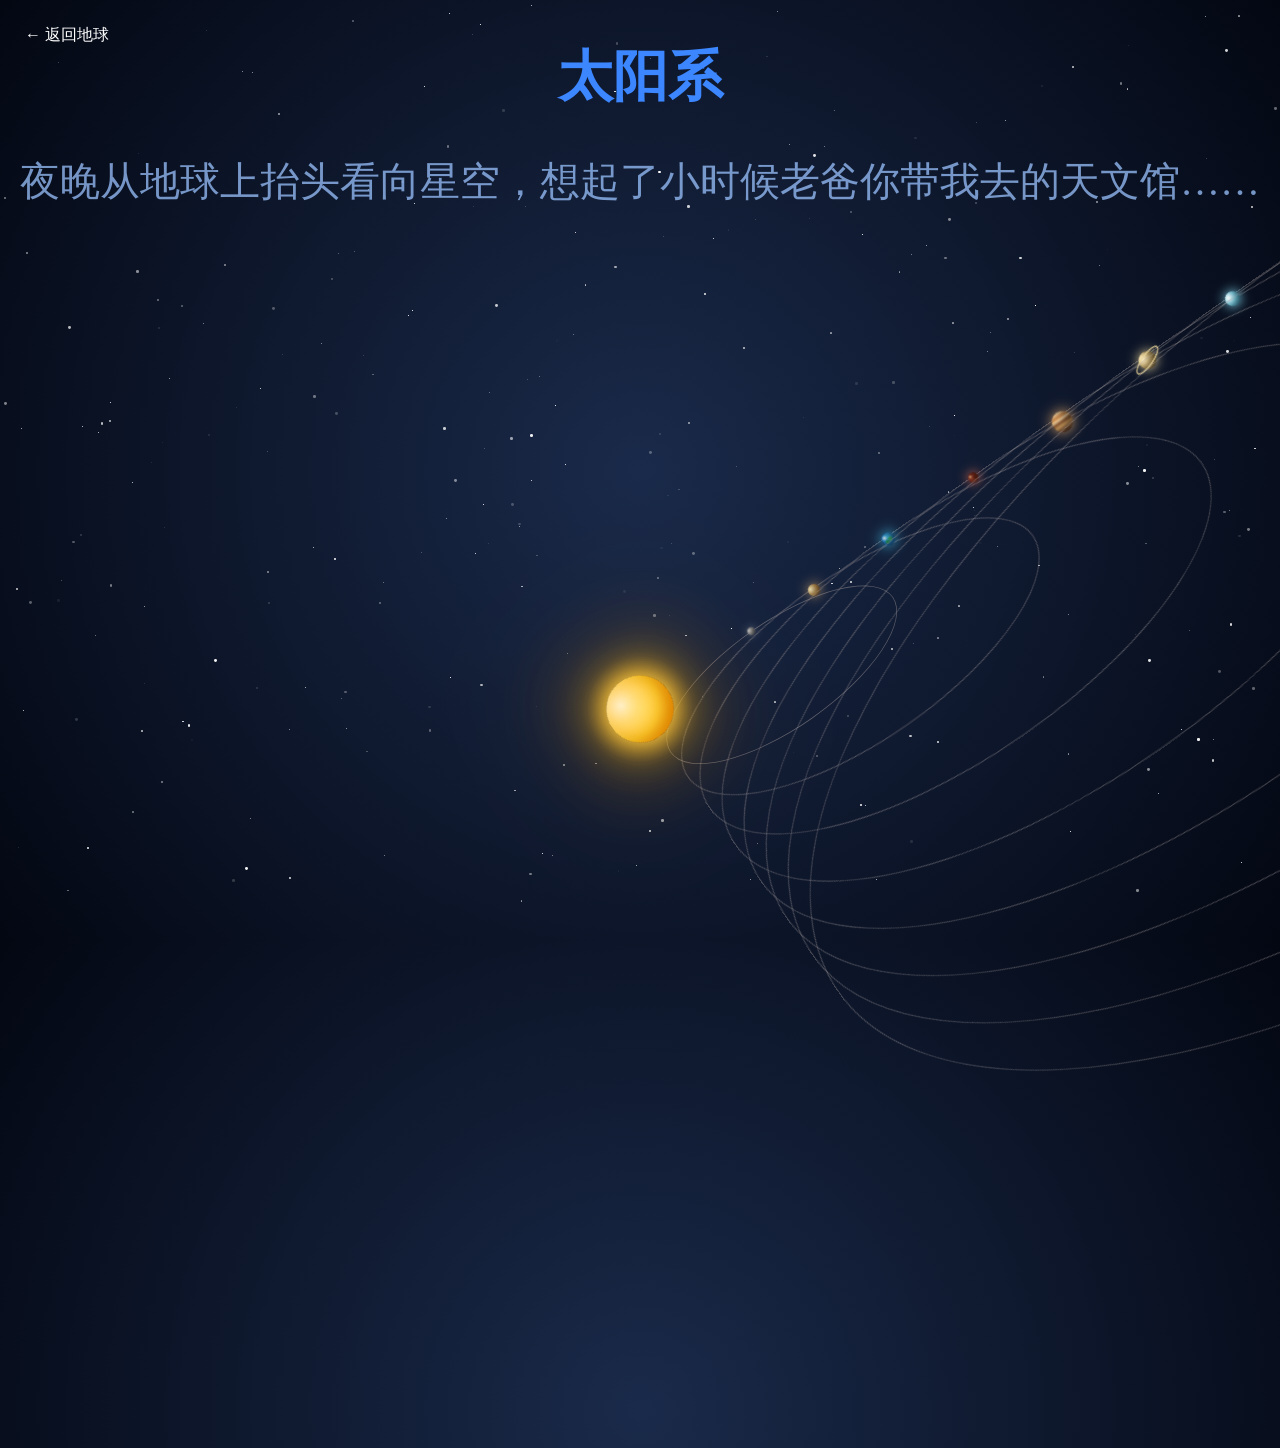
==== solar.html @ 6016e91a "Add files via upload" ====
<!DOCTYPE html>
<html>
<head>
    <title>太阳系</title>
    <link rel="stylesheet" href="solar.css">
</head>
<body>
    <audio id="bgm" loop>
    <source src="music/theshire.mp3" type="audio/mpeg">
    </audio>

    <div id="stars"></div>
    <a id="back-btn" href="#">← 返回地球</a>

    <h1>太阳系</h1>
    <p>夜晚从地球上抬头看向星空，想起了小时候老爸你带我去的天文馆……</p>

    <div class="solar-system">
        <div class="sun"></div>

        <div class="orbit orbit1">
            <div class="planet mercury"></div>
        </div>

        <div class="orbit orbit2">
            <div class="planet venus"></div>
        </div>

        <div class="orbit orbit3">
            <div class="planet earth"></div>
        </div>

        <div class="orbit orbit4">
            <div class="planet mars"></div>
        </div>

        <div class="orbit orbit5">
            <div class="planet jupiter"></div>
        </div>

        <div class="orbit orbit6">
            <div class="planet saturn"></div>
        </div>

        <div class="orbit orbit7">
            <div class="planet uranus"></div>
        </div>

        <div class="orbit orbit8">
            <div class="planet neptune"></div>
        </div>
    </div>

    <script>
const bgm = document.getElementById("bgm");

bgm.addEventListener("loadedmetadata", () => {
    const savedTime = localStorage.getItem("musicTime");

    if (savedTime) {
        bgm.currentTime = parseFloat(savedTime);
        bgm.play();
    }
});

document.getElementById("back-btn").onclick = (e) => {
    e.preventDefault();

    localStorage.setItem("musicTime", bgm.currentTime);
    localStorage.setItem("musicShouldPlay", "true");
    sessionStorage.setItem("skipIntro", "true");

    window.location.href = "index.html";
};

const stars = document.getElementById("stars");

for (let i = 0; i < 300; i++) {
    const star = document.createElement("div");

    star.className = "star";

    const size = Math.random() * 3;

    star.style.width = size + "px";
    star.style.height = size + "px";

    star.style.left = Math.random() * 100 + "%";
    star.style.top = Math.random() * 100 + "%";

    star.style.opacity = Math.random();

    stars.appendChild(star);
}
</script>

</body>
</html>
---- solar.css ----
body {
    margin: 0;
    height: 100vh;
    overflow: hidden;
    background: radial-gradient(circle at center, #1a2a4a, #030712);
    color: white;
    text-align: center;
    font-family: "Songti SC", serif;
}

h1 {
    margin-top: 40px;
    font-size: 55px;
    color:#3c87ff;
}

p {
    font-size: 40px;
    color: rgba(155, 195, 255, 0.75);
}

#back-btn {
    position: fixed;
    top: 25px;
    left: 25px;
    color: white;
    text-decoration: none;
    z-index: 10;
}

.solar-system {
    position: relative;
    width: 800px;
    height: 800px;

    margin: 100px auto;

    transform: rotate(-35deg) scale(0.75);
}

.sun {
    position: absolute;
    left: 50%;
    top: 50%;

    width: 90px;
    height: 90px;

    transform: translate(-50%, -50%);
    border-radius: 50%;

    background:
        radial-gradient(
            circle at 30% 30%,
            #fffdf0 0%,
            #ffe082 25%,
            #ffca28 55%,
            #ff9800 80%,
            #e65100 100%
        );

    box-shadow:
        inset -10px -10px 20px rgba(0,0,0,0.15),
        0 0 30px #ffd54f,
        0 0 60px #ffca28,
        0 0 120px #ff9800,
        0 0 180px rgba(255,165,0,0.6);

    position: absolute;
    z-index: 2;
}

.sun::before {
    content: "";

    position: absolute;
    inset: -25px;

    border-radius: 50%;

    background: radial-gradient(
        circle,
        rgba(255,220,100,0.4),
        rgba(255,150,0,0.15),
        transparent 75%
    );

    z-index: 0;
}

.orbit {
    position: absolute;
    left: 50%;
    top: 50%;

    border: 1px solid rgba(172, 162, 162, 0.491);
    border-radius: 50%;

    transform-style: preserve-3d;

    animation: rotate linear infinite;
}

.orbit1 {
    width: 360px;
    height: 140px;
    animation-duration: 5s;
}

.orbit2 {
    width: 560px;
    height: 220px;
    animation-duration: 8s;
}

.orbit3 {
    width: 800px;
    height: 320px;
    animation-duration: 12s;
}

.orbit4 {
    width: 1080px;
    height: 440px;
    animation-duration: 18s;
}

.orbit5 {
    width: 1360px;
    height: 560px;
    animation-duration: 28s;
}

.orbit6 {
    width: 1640px;
    height: 680px;
    animation-duration: 38s;
}

.orbit7 {
    width: 1920px;
    height: 800px;
    animation-duration: 50s;
}

.orbit8 {
    width: 2200px;
    height: 920px;
    animation-duration: 65s;
}

.planet {
    position: absolute;
    left: 50%;
    top: -6px;
    border-radius: 50%;
    transform: translateX(-50%);
    box-shadow:
        inset -4px -4px 8px rgba(0,0,0,0.45),
        inset 3px 3px 6px rgba(255,255,255,0.35),
        0 0 12px rgba(255,255,255,0.35);
}

.mercury {
    width: 10px;
    height: 10px;
    background: radial-gradient(circle at 30% 30%, #ffffff, #9b9b9b 45%, #4b4b4b);
}

.venus {
    width: 16px;
    height: 16px;
    background: radial-gradient(circle at 30% 30%, #fff3c4, #d9a85c 50%, #6b3f1d);
    box-shadow:
        inset -5px -5px 10px rgba(0,0,0,0.45),
        0 0 16px rgba(244,194,122,0.8);
}

.earth {
    width: 18px;
    height: 18px;
    background:
        radial-gradient(circle at 30% 30%, rgba(255,255,255,0.9), transparent 22%),
        radial-gradient(circle at 65% 55%, #3fbf7f 0 18%, transparent 19%),
        radial-gradient(circle at 35% 65%, #2aa36b 0 14%, transparent 15%),
        radial-gradient(circle at 55% 40%, #4cc9f0 0, #1d72b8 65%, #063b73);
    box-shadow:
        inset -5px -5px 10px rgba(0,0,0,0.5),
        0 0 18px #4cc9f0;
}

.mars {
    width: 14px;
    height: 14px;
    background:
        radial-gradient(circle at 30% 30%, #ffd1a3, transparent 20%),
        radial-gradient(circle at 65% 55%, #7a2e1c 0 15%, transparent 16%),
        radial-gradient(circle at 40% 60%, #b8492f, #5c1c14);
    box-shadow:
        inset -5px -5px 9px rgba(0,0,0,0.5),
        0 0 14px #e76f51;
}

.jupiter {
    width: 28px;
    height: 28px;
    background:
        linear-gradient(
            to bottom,
            #f6d7a7,
            #c7864a 22%,
            #f2c88d 35%,
            #8f5a34 50%,
            #e7b06b 65%,
            #6b3f28
        );
    box-shadow:
        inset -7px -7px 12px rgba(0,0,0,0.5),
        0 0 18px #d9a066;
}

.saturn {
    width: 24px;
    height: 24px;
    background: radial-gradient(circle at 30% 30%, #fff1c7, #d7b56d 55%, #6d5532);
    box-shadow:
        inset -6px -6px 10px rgba(0,0,0,0.5),
        0 0 16px #e8d49a;
}

.saturn::after {
    content: "";
    position: absolute;
    left: 50%;
    top: 50%;
    width: 42px;
    height: 12px;
    border: 2px solid rgba(232,212,154,0.8);
    border-radius: 50%;
    transform: translate(-50%, -50%) rotate(-20deg);
}

.uranus {
    width: 20px;
    height: 20px;
    background: radial-gradient(circle at 30% 30%, #ffffff, #8ee8ff 45%, #227c9d);
    box-shadow:
        inset -5px -5px 10px rgba(0,0,0,0.45),
        0 0 16px #8ee8ff;
}

.neptune {
    width: 20px;
    height: 20px;
    background: radial-gradient(circle at 30% 30%, #c8ddff, #4b7bec 50%, #112f91);
    box-shadow:
        inset -5px -5px 10px rgba(0,0,0,0.45),
        0 0 16px #4b7bec;
}

@keyframes rotate {
    from {
        transform: translate(-50%, -50%) rotate(0deg);
    }

    to {
        transform: translate(-50%, -50%) rotate(360deg);
    }
}

#stars {
    position: fixed;
    inset: 0;
    pointer-events: none;
    z-index: -1;
}

.star {
    position: absolute;
    background: white;
    border-radius: 50%;
}
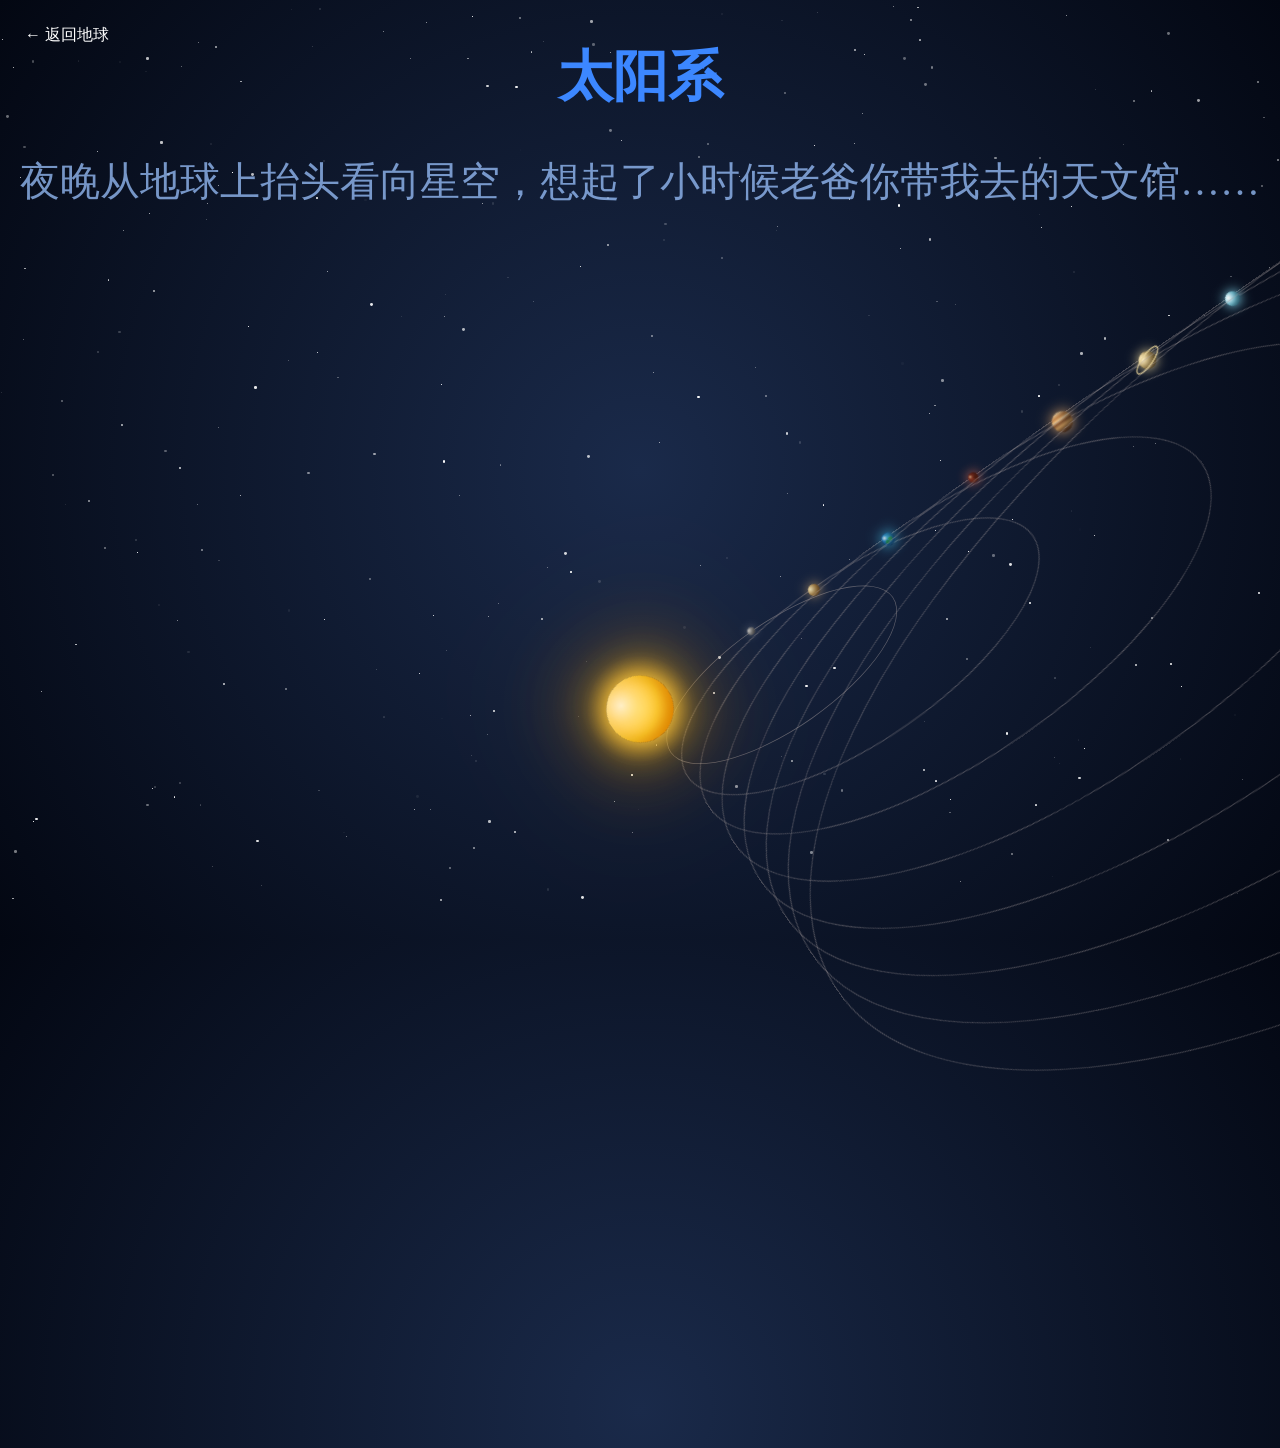
==== commit 21dde0a7: "Update solar.html" ====
--- a/solar.html
+++ b/solar.html
@@ -2,7 +2,7 @@
 <html>
 <head>
     <title>太阳系</title>
-    <link rel="stylesheet" href="solar.css">
+    <link rel="stylesheet" href="solar.css?v=2">
 </head>
 <body>
     <audio id="bgm" loop>
@@ -95,4 +95,4 @@
 </script>
 
 </body>
-</html>+</html>
--- a/solar.css
+++ b/solar.css
@@ -279,4 +279,29 @@
     position: absolute;
     background: white;
     border-radius: 50%;
+}
+
+@media (max-width: 600px) {
+    h1 {
+        font-size: 34px;
+        margin-top: 30px;
+    }
+
+    p {
+        font-size: 22px;
+        width: 90%;
+        margin: 20px auto 0;
+        line-height: 1.5;
+    }
+
+    .solar-system {
+        position: absolute;
+        left: 50%;
+        top: 52%;
+
+        width: 85vmin;
+        height: 85vmin;
+
+        transform: translate(-50%, -50%) rotate(-35deg) scale(1.05);
+    }
 }
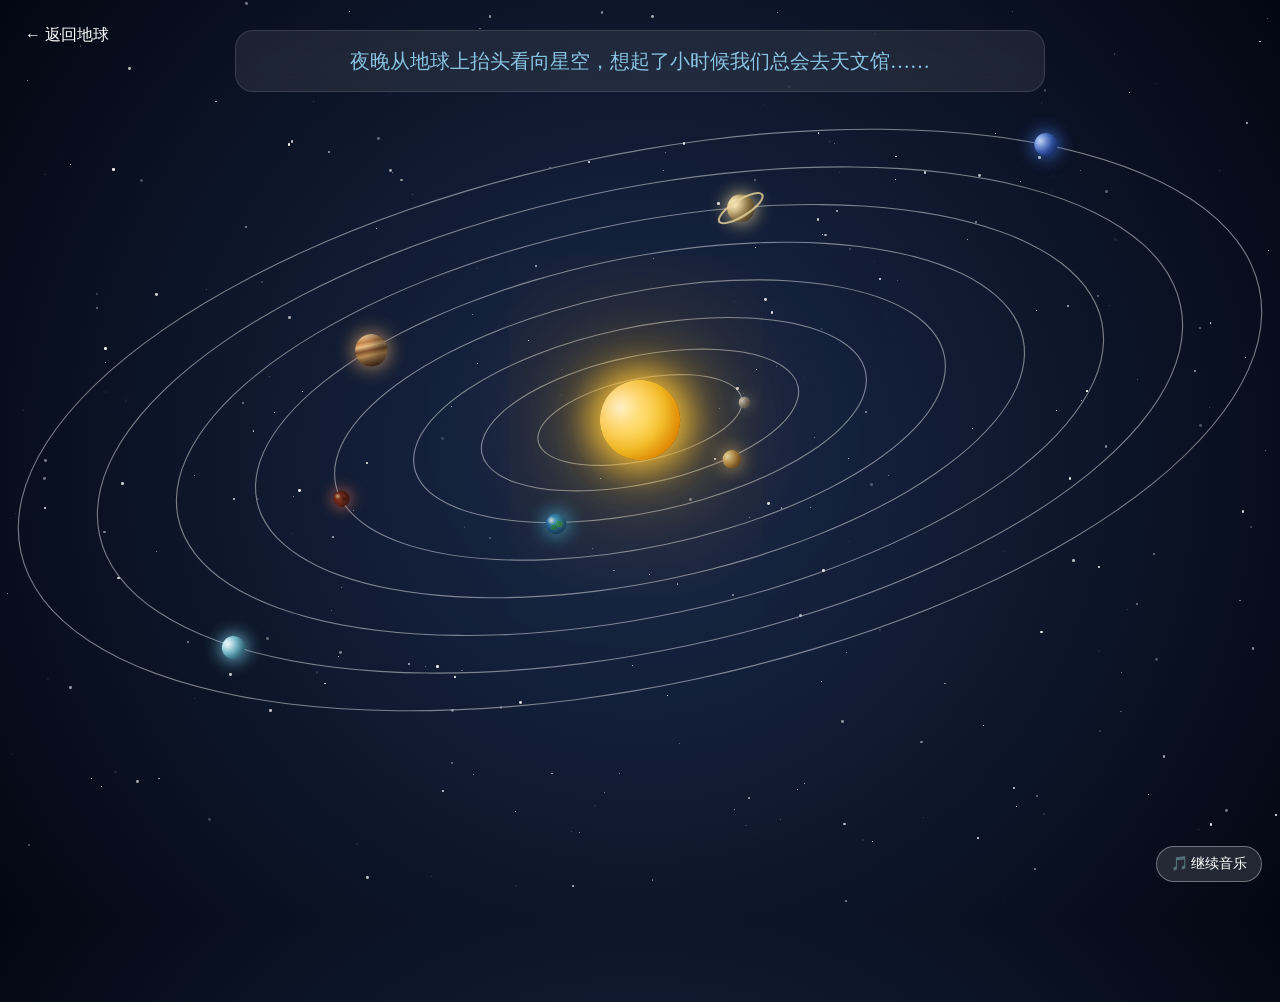
==== commit 64b9453c: "Add files via upload" ====
--- a/solar.html
+++ b/solar.html
@@ -1,58 +1,81 @@
 <!DOCTYPE html>
 <html>
 <head>
-    <title>太阳系</title>
-    <link rel="stylesheet" href="solar.css?v=2">
+    <meta name="viewport" content="width=device-width, initial-scale=1.0">
+
+    <title>一份礼物</title>
+    <link rel="stylesheet" href="solar.css?v=999">
+    <link href="https://fonts.googleapis.com/css2?family=Ma+Shan+Zheng&display=swap" rel="stylesheet">
+    <link rel="preload" href="music/theshire.mp3" as="audio">
 </head>
+
 <body>
     <audio id="bgm" loop>
     <source src="music/theshire.mp3" type="audio/mpeg">
     </audio>
 
+    <button id="solar-music-btn">🎵 继续音乐</button>
+
     <div id="stars"></div>
     <a id="back-btn" href="#">← 返回地球</a>
 
-    <h1>太阳系</h1>
-    <p>夜晚从地球上抬头看向星空，想起了小时候老爸你带我去的天文馆……</p>
+    <div id="solar-story">
+    夜晚从地球上抬头看向星空，想起了小时候我们总会去天文馆……
+    </div>
 
     <div class="solar-system">
-        <div class="sun"></div>
+    <div class="sun"></div>
 
-        <div class="orbit orbit1">
-            <div class="planet mercury"></div>
-        </div>
+    <div class="orbit orbit1">
+        <div class="planet mercury"></div>
+    </div>
 
-        <div class="orbit orbit2">
-            <div class="planet venus"></div>
-        </div>
+    <div class="orbit orbit2">
+        <div class="planet venus"></div>
+    </div>
 
-        <div class="orbit orbit3">
-            <div class="planet earth"></div>
-        </div>
+    <div class="orbit orbit3">
+        <div class="planet earth"></div>
+    </div>
 
-        <div class="orbit orbit4">
-            <div class="planet mars"></div>
-        </div>
+    <div class="orbit orbit4">
+        <div class="planet mars"></div>
+    </div>
 
-        <div class="orbit orbit5">
-            <div class="planet jupiter"></div>
-        </div>
+    <div class="orbit orbit5">
+        <div class="planet jupiter"></div>
+    </div>
 
-        <div class="orbit orbit6">
-            <div class="planet saturn"></div>
-        </div>
+    <div class="orbit orbit6">
+        <div class="planet saturn"></div>
+    </div>
 
-        <div class="orbit orbit7">
-            <div class="planet uranus"></div>
-        </div>
+    <div class="orbit orbit7">
+        <div class="planet uranus"></div>
+    </div>
 
-        <div class="orbit orbit8">
-            <div class="planet neptune"></div>
-        </div>
+    <div class="orbit orbit8">
+        <div class="planet neptune"></div>
     </div>
+</div>
 
     <script>
 const bgm = document.getElementById("bgm");
+
+const solarMusicBtn = document.getElementById("solar-music-btn");
+
+solarMusicBtn.onclick = () => {
+    const savedTime = localStorage.getItem("musicTime");
+
+    if (savedTime) {
+        bgm.currentTime = parseFloat(savedTime);
+    }
+
+    bgm.play();
+
+    localStorage.setItem("musicShouldPlay", "true");
+    solarMusicBtn.style.display = "none";
+};
 
 bgm.addEventListener("loadedmetadata", () => {
     const savedTime = localStorage.getItem("musicTime");
@@ -92,7 +115,41 @@
 
     stars.appendChild(star);
 }
+
+const planetSettings = [
+    { orbit: ".orbit1", planet: ".mercury", speed: 0.0035, angle: 0 },
+    { orbit: ".orbit2", planet: ".venus", speed: 0.0020, angle: 1 },
+    { orbit: ".orbit3", planet: ".earth", speed: 0.0015, angle: 2 },
+    { orbit: ".orbit4", planet: ".mars", speed: 0.0011, angle: 3 },
+    { orbit: ".orbit5", planet: ".jupiter", speed: 0.0008, angle: 4 },
+    { orbit: ".orbit6", planet: ".saturn", speed: 0.0006, angle: 5 },
+    { orbit: ".orbit7", planet: ".uranus", speed: 0.0004, angle: 2.5 },
+    { orbit: ".orbit8", planet: ".neptune", speed: 0.0003, angle: 5.5 }
+];
+
+function animatePlanets() {
+    planetSettings.forEach(item => {
+        const orbit = document.querySelector(item.orbit);
+        const planet = document.querySelector(item.planet);
+
+        const rx = orbit.offsetWidth / 2;
+        const ry = orbit.offsetHeight / 2;
+
+        item.angle += item.speed;
+
+        const x = rx + Math.cos(item.angle) * rx;
+        const y = ry + Math.sin(item.angle) * ry;
+
+        planet.style.left = x + "px";
+        planet.style.top = y + "px";
+    });
+
+    requestAnimationFrame(animatePlanets);
+}
+
+animatePlanets();
+
 </script>
 
 </body>
-</html>
+</html>
--- a/solar.css
+++ b/solar.css
@@ -33,9 +33,9 @@
     width: 800px;
     height: 800px;
 
-    margin: 100px auto;
-
-    transform: rotate(-35deg) scale(0.75);
+    margin: 20px auto;
+
+    transform: rotate(-12deg) scale(1.15);
 }
 
 .sun {
@@ -43,8 +43,8 @@
     left: 50%;
     top: 50%;
 
-    width: 90px;
-    height: 90px;
+    width: 70px;
+    height: 70px;
 
     transform: translate(-50%, -50%);
     border-radius: 50%;
@@ -93,68 +93,69 @@
     left: 50%;
     top: 50%;
 
-    border: 1px solid rgba(172, 162, 162, 0.491);
-    border-radius: 50%;
-
-    transform-style: preserve-3d;
-
-    animation: rotate linear infinite;
+    border: 1px solid rgba(255,255,255,0.45);
+    border-radius: 50%;
+
+    transform: translate(-50%, -50%);
+
+    animation: none !important;
 }
 
 .orbit1 {
-    width: 360px;
-    height: 140px;
+    width: 180px;
+    height: 70px;
     animation-duration: 5s;
 }
 
 .orbit2 {
-    width: 560px;
+    width: 280px;
+    height: 110px;
+    animation-duration: 8s;
+}
+
+.orbit3 {
+    width: 400px;
+    height: 160px;
+    animation-duration: 12s;
+}
+
+.orbit4 {
+    width: 540px;
     height: 220px;
-    animation-duration: 8s;
-}
-
-.orbit3 {
-    width: 800px;
-    height: 320px;
-    animation-duration: 12s;
-}
-
-.orbit4 {
-    width: 1080px;
-    height: 440px;
     animation-duration: 18s;
 }
 
 .orbit5 {
-    width: 1360px;
-    height: 560px;
+    width: 680px;
+    height: 280px;
     animation-duration: 28s;
 }
 
 .orbit6 {
-    width: 1640px;
-    height: 680px;
+    width: 820px;
+    height: 340px;
     animation-duration: 38s;
 }
 
 .orbit7 {
-    width: 1920px;
-    height: 800px;
+    width: 960px;
+    height: 400px;
     animation-duration: 50s;
 }
 
 .orbit8 {
-    width: 2200px;
-    height: 920px;
+    width: 1100px;
+    height: 460px;
     animation-duration: 65s;
 }
 
+
 .planet {
     position: absolute;
-    left: 50%;
-    top: -6px;
-    border-radius: 50%;
-    transform: translateX(-50%);
+    border-radius: 50%;
+
+    transform: translate(-50%, -50%);
+
     box-shadow:
         inset -4px -4px 8px rgba(0,0,0,0.45),
         inset 3px 3px 6px rgba(255,255,255,0.35),
@@ -258,16 +259,6 @@
         0 0 16px #4b7bec;
 }
 
-@keyframes rotate {
-    from {
-        transform: translate(-50%, -50%) rotate(0deg);
-    }
-
-    to {
-        transform: translate(-50%, -50%) rotate(360deg);
-    }
-}
-
 #stars {
     position: fixed;
     inset: 0;
@@ -281,27 +272,97 @@
     border-radius: 50%;
 }
 
-@media (max-width: 600px) {
-    h1 {
-        font-size: 34px;
-        margin-top: 30px;
-    }
-
-    p {
-        font-size: 22px;
-        width: 90%;
-        margin: 20px auto 0;
-        line-height: 1.5;
+#solar-music-btn {
+    position: fixed;
+    right: 18px;
+    bottom: 18px;
+
+    padding: 8px 14px;
+    border-radius: 999px;
+    border: 1px solid rgba(255,255,255,0.35);
+
+    background: rgba(255,255,255,0.12);
+    color: white;
+
+    font-size: 14px;
+    font-family: "Songti SC", serif;
+
+    z-index: 99999;
+}
+
+#solar-story {
+    position: fixed;
+
+    top: 30px;
+    left: 50%;
+
+    transform: translateX(-50%);
+
+    width: 60%;
+
+    padding: 14px 20px;
+
+    border-radius: 18px;
+
+    background: rgba(255,255,255,0.08);
+    backdrop-filter: blur(10px);
+    -webkit-backdrop-filter: blur(10px);
+
+    border: 1px solid rgba(255,255,255,0.12);
+
+    color: rgba(156, 224, 255, 0.85);
+
+    font-family: "Songti SC", "STSong", serif;
+    font-size: 20px;
+
+    line-height: 1.6;
+
+    z-index: 20;
+}
+
+@media screen and (max-width: 600px) {
+    #solar-story {
+        top: 70px;
+        margin-left: -20px;
+        width: 70%;
+        font-size: 15px;
+        padding: 5px 10px;
+    }
+
+    #back-btn {
+        top: 22px;
+        left: 18px;
+        font-size: 15px;
     }
 
     .solar-system {
-        position: absolute;
-        left: 50%;
-        top: 52%;
-
-        width: 85vmin;
-        height: 85vmin;
-
-        transform: translate(-50%, -50%) rotate(-35deg) scale(1.05);
-    }
+        position: absolute !important;
+        left: 50% !important;
+        top: 58% !important;
+
+        width: 100vmin !important;
+        height: 100vmin !important;
+
+        margin: 0 !important;
+
+        transform: translate(-50%, -50%) rotate(150deg) scale(0.7) !important;
+    }
+
+    .sun {
+        width: 48px;
+        height: 48px;
+    }
+
+    .sun::before {
+        inset: -12px;
+    }
+
+    .orbit1 { width: 95px !important; height: 38px !important; }
+    .orbit2 { width: 145px !important; height: 58px !important; }
+    .orbit3 { width: 205px !important; height: 82px !important; }
+    .orbit4 { width: 275px !important; height: 112px !important; }
+    .orbit5 { width: 345px !important; height: 142px !important; }
+    .orbit6 { width: 415px !important; height: 172px !important; }
+    .orbit7 { width: 485px !important; height: 202px !important; }
+    .orbit8 { width: 555px !important; height: 232px !important; }
 }
